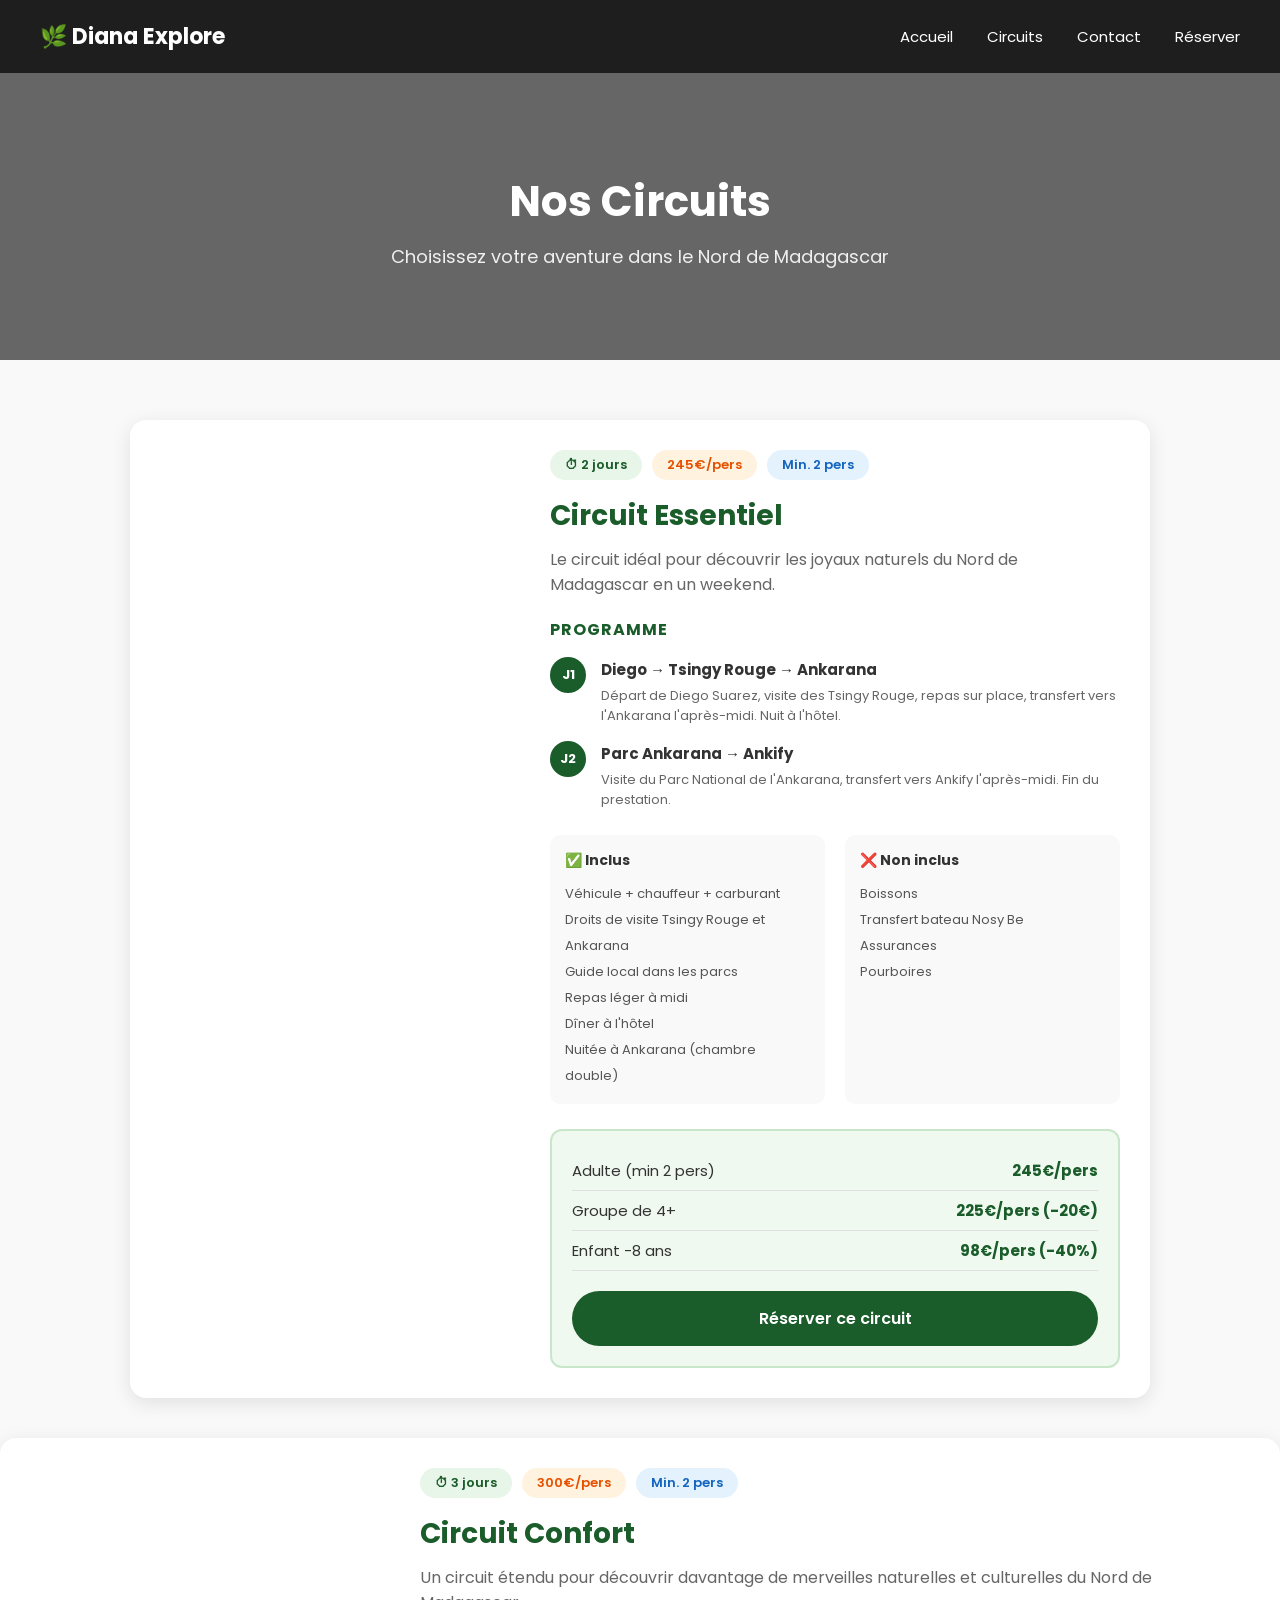
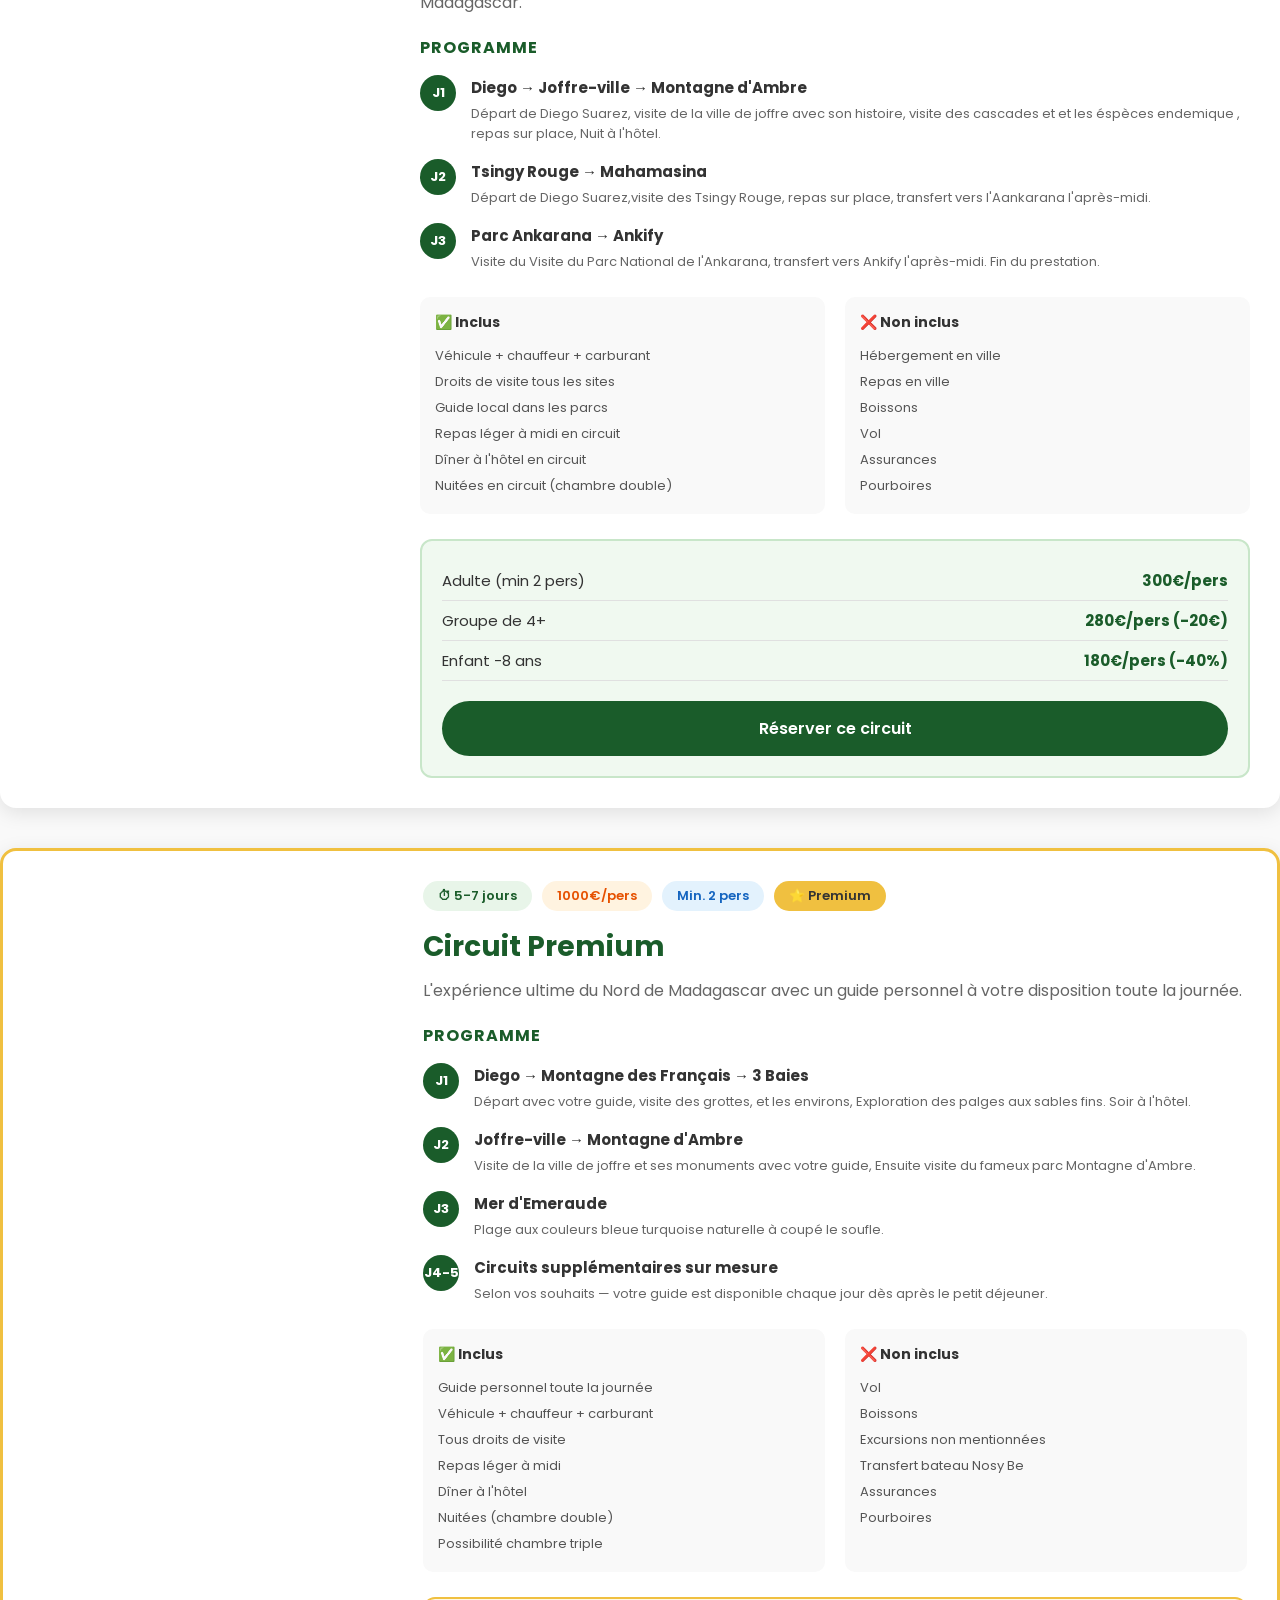
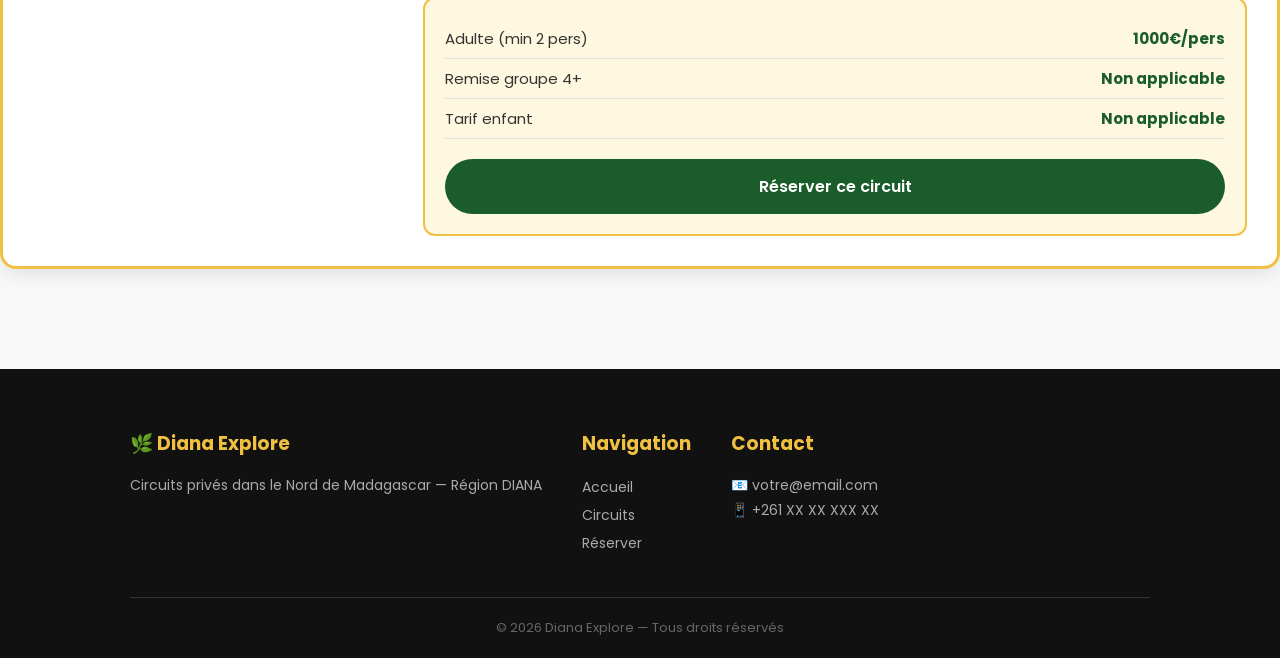
==== circuits.html @ 889b6a40 "Add files via upload" ====
<!DOCTYPE html>
<html lang="fr">
  <head>
    <meta charset="UTF-8">
    <meta name="viewport" content="width=device-width, initial-scale=1.0">
    <title>Circuits - Diana Explore</title>
    <link rel="stylesheet" href="style.css">
    <link rel="preconnect" href="https://fonts.googleapis.com">
    <link href="https://fonts.googleapis.com/css2?family=Poppins:wght@300;400;600;700&display=swap" rel="stylesheet">
  </head>
  <body>

    <nav>
      <a href="index.html" class="nav-logo">🌿 Diana Explore</a>
      <div class="nav-liens">
        <a href="index.html">Accueil</a>
        <a href="circuits.html">Circuits</a>
        <a href="contact-simple.html">Contact</a>
        <a href="contact.html">Réserver</a>
      </div>
    </nav>

    <div class="page-hero">
      <h1>Nos Circuits</h1>
      <p>Choisissez votre aventure dans le Nord de Madagascar</p>
    </div>

    <section class="circuits-detail">
      <div class="contenu">

        <div class="circuit-detail-carte" id="essentiel">
          <div class="circuit-detail-image" style="background-image: url('https://images.unsplash.com/photo-1518709268805-4e9042af9f23?w=800')"></div>
          <div class="circuit-detail-info">
            <div class="circuit-tags">
              <span class="tag-duree">⏱ 2 jours</span>
              <span class="tag-prix">245€/pers</span>
              <span class="tag-min">Min. 2 pers</span>
            </div>
    
    <h2>Circuit Essentiel</h2>
            <p>Le circuit idéal pour découvrir les joyaux naturels du Nord de Madagascar en un weekend.</p>

            <div class="programme">
              <h3>Programme</h3>
              <div class="jour">
                <div class="jour-numero">J1</div>
                <div class="jour-detail">
                  <strong>Diego → Tsingy Rouge → Ankarana</strong>
                  <p>Départ de Diego Suarez, visite des Tsingy Rouge, repas sur place, transfert vers l'Ankarana l'après-midi. Nuit à l'hôtel.</p>
                </div>
              </div>
              <div class="jour">
                <div class="jour-numero">J2</div>
                <div class="jour-detail">
                  <strong>Parc Ankarana → Ankify</strong>
                  <p>Visite du Parc National de l'Ankarana, transfert vers Ankify l'après-midi. Fin du prestation.</p>
                </div>
              </div>
            </div>

            <div class="inclus-grid">
              <div class="inclus">
                <h4>✅ Inclus</h4>
                <ul>
                  <li>Véhicule + chauffeur + carburant</li>
                  <li>Droits de visite Tsingy Rouge et Ankarana</li>
                  <li>Guide local dans les parcs</li>
                  <li>Repas léger à midi</li>
                  <li>Dîner à l'hôtel</li>
                  <li>Nuitée à Ankarana (chambre double)</li>
                </ul>
              </div>
              <div class="non-inclus">
                <h4>❌ Non inclus</h4>
                <ul>
                  <li>Boissons</li>
                  <li>Transfert bateau Nosy Be</li>
                  <li>Assurances</li>
                  <li>Pourboires</li>
                </ul>
              </div>
            </div>

            <div class="tarif-box">
              <div class="tarif-ligne">
                <span>Adulte (min 2 pers)</span>
                <strong>245€/pers</strong>
              </div>
              <div class="tarif-ligne">
                <span>Groupe de 4+</span>
                <strong>225€/pers (-20€)</strong>
              </div>
              <div class="tarif-ligne">
                <span>Enfant -8 ans</span>
                <strong>98€/pers (-40%)</strong>
              </div>
              <a href="contact.html" class="btn-reserver">Réserver ce circuit</a>
            </div>

          </div>
        </div>

      </div>

<div class="circuit-detail-carte" id="confort">
  <div class="circuit-detail-image" style="background-image: url('https://images.unsplash.com/photo-1547471080-7cc2caa01a7e?w=800')"></div>
  <div class="circuit-detail-info">
    <div class="circuit-tags">
      <span class="tag-duree">⏱ 3 jours</span>
      <span class="tag-prix">300€/pers</span>
      <span class="tag-min">Min. 2 pers</span>
    </div>
    <h2>Circuit Confort</h2>
    <p>Un circuit étendu pour découvrir davantage de merveilles naturelles et culturelles du Nord de Madagascar.</p>

    <div class="programme">
      <h3>Programme</h3>
      <div class="jour">
        <div class="jour-numero">J1</div>
        <div class="jour-detail">
          <strong>Diego → Joffre-ville → Montagne d'Ambre</strong>
          <p>Départ de Diego Suarez, visite de la ville de joffre avec son histoire, visite des cascades et et les éspèces endemique , repas sur place, Nuit à l'hôtel.</p>
        </div>
      </div>
      <div class="jour">
        <div class="jour-numero">J2</div>
        <div class="jour-detail">
          <strong>Tsingy Rouge → Mahamasina</strong>
          <p>Départ de Diego Suarez,visite des Tsingy Rouge, repas sur place, transfert vers l'Aankarana l'après-midi.</p>
        </div>
      </div>
      <div class="jour">
        <div class="jour-numero">J3</div>
        <div class="jour-detail">
          <strong>Parc Ankarana → Ankify</strong>
          <p>Visite du Visite du Parc National de l'Ankarana, transfert vers Ankify l'après-midi. Fin du prestation.</p>
        </div>
      </div>
    </div>

    <div class="inclus-grid">
      <div class="inclus">
        <h4>✅ Inclus</h4>
        <ul>
          <li>Véhicule + chauffeur + carburant</li>
          <li>Droits de visite tous les sites</li>
          <li>Guide local dans les parcs</li>
          <li>Repas léger à midi en circuit</li>
          <li>Dîner à l'hôtel en circuit</li>
          <li>Nuitées en circuit (chambre double)</li>
        </ul>
      </div>
      <div class="non-inclus">
        <h4>❌ Non inclus</h4>
        <ul>
          <li>Hébergement en ville</li>
          <li>Repas en ville</li>
          <li>Boissons</li>
          <li>Vol</li>
          <li>Assurances</li>
          <li>Pourboires</li>
        </ul>
      </div>
    </div>

    <div class="tarif-box">
      <div class="tarif-ligne">
        <span>Adulte (min 2 pers)</span>
        <strong>300€/pers</strong>
      </div>
      <div class="tarif-ligne">
        <span>Groupe de 4+</span>
        <strong>280€/pers (-20€)</strong>
      </div>
      <div class="tarif-ligne">
        <span>Enfant -8 ans</span>
        <strong>180€/pers (-40%)</strong>
      </div>
      <a href="contact.html" class="btn-reserver">Réserver ce circuit</a>
    </div>

  </div>
</div>

<div class="circuit-detail-carte premium" id="premium">
  <div class="circuit-detail-image" style="background-image: url('https://images.unsplash.com/photo-1516026672322-bc52d61a55d5?w=800')"></div>
  <div class="circuit-detail-info">
    <div class="circuit-tags">
      <span class="tag-duree">⏱ 5-7 jours</span>
      <span class="tag-prix">1000€/pers</span>
      <span class="tag-min">Min. 2 pers</span>
      <span class="tag-premium">⭐ Premium</span>
    </div>
    <h2>Circuit Premium</h2>
    <p>L'expérience ultime du Nord de Madagascar avec un guide personnel à votre disposition toute la journée.</p>

    <div class="programme">
      <h3>Programme</h3>
      <div class="jour">
        <div class="jour-numero">J1</div>
        <div class="jour-detail">
          <strong>Diego → Montagne des Français → 3 Baies</strong>
          <p>Départ avec votre guide, visite des grottes, et les environs, Exploration des palges aux sables fins. Soir à l'hôtel.</p>
        </div>
      </div>
      <div class="jour">
        <div class="jour-numero">J2</div>
        <div class="jour-detail">
          <strong>Joffre-ville → Montagne d'Ambre</strong>
          <p>Visite de la ville de joffre et ses monuments avec votre guide, Ensuite visite du fameux parc Montagne d'Ambre.</p>
        </div>
      </div>
      <div class="jour">
        <div class="jour-numero">J3</div>
        <div class="jour-detail">
          <strong>Mer d'Emeraude</strong>
          <p>Plage aux couleurs bleue turquoise naturelle à coupé le soufle.</p>
        </div>
      </div>
      <div class="jour">
        <div class="jour-numero">J4-5</div>
        <div class="jour-detail">
          <strong>Circuits supplémentaires sur mesure</strong>
          <p>Selon vos souhaits — votre guide est disponible chaque jour dès après le petit déjeuner.</p>
        </div>
      </div>
    </div>

    <div class="inclus-grid">
      <div class="inclus">
        <h4>✅ Inclus</h4>
        <ul>
          <li>Guide personnel toute la journée</li>
          <li>Véhicule + chauffeur + carburant</li>
          <li>Tous droits de visite</li>
          <li>Repas léger à midi</li>
          <li>Dîner à l'hôtel</li>
          <li>Nuitées (chambre double)</li>
          <li>Possibilité chambre triple</li>
        </ul>
      </div>
      <div class="non-inclus">
        <h4>❌ Non inclus</h4>
        <ul>
          <li>Vol</li>
          <li>Boissons</li>
          <li>Excursions non mentionnées</li>
          <li>Transfert bateau Nosy Be</li>
          <li>Assurances</li>
          <li>Pourboires</li>
        </ul>
      </div>
    </div>

    <div class="tarif-box premium-tarif">
      <div class="tarif-ligne">
        <span>Adulte (min 2 pers)</span>
        <strong>1000€/pers</strong>
      </div>
      <div class="tarif-ligne">
        <span>Remise groupe 4+</span>
        <strong>Non applicable</strong>
      </div>
      <div class="tarif-ligne">
        <span>Tarif enfant</span>
        <strong>Non applicable</strong>
      </div>
      <a href="contact.html" class="btn-reserver">Réserver ce circuit</a>
    </div>

  </div>
</div>
      
    </section>

    <footer>
      <div class="contenu">
        <div class="footer-grille">
          <div>
            <h3>🌿 Diana Explore</h3>
            <p>Circuits privés dans le Nord de Madagascar — Région DIANA</p>
          </div>
          <div>
            <h3>Navigation</h3>
            <ul>
              <li><a href="index.html">Accueil</a></li>
              <li><a href="circuits.html">Circuits</a></li>
              <li><a href="contact.html">Réserver</a></li>
            </ul>
          </div>
          <div>
            <h3>Contact</h3>
            <p>📧 votre@email.com</p>
            <p>📱 +261 XX XX XXX XX</p>
          </div>
        </div>
        <div class="footer-bas">
          <p>© 2026 Diana Explore — Tous droits réservés</p>
        </div>
      </div>
    </footer>

  </body>
</html>
---- style.css ----
@import url('https://fonts.googleapis.com/css2?family=Poppins:wght@300;400;600;700&display=swap');

* {
  margin: 0;
  padding: 0;
  box-sizing: border-box;
}

body {
  font-family: 'Poppins', sans-serif;
  color: #333333;
  background-color: #ffffff;
}

nav {
  display: flex;
  justify-content: space-between;
  align-items: center;
  padding: 20px 40px;
  background-color: rgba(0, 0, 0, 0.7);
  position: fixed;
  width: 100%;
  top: 0;
  z-index: 100;
}

.nav-logo {
  color: white;
  font-size: 22px;
  font-weight: 700;
}

.nav-liens a {
  color: white;
  text-decoration: none;
  margin-left: 30px;
  font-size: 15px;
}

.nav-liens a:hover {
  color: #f0c040;
}

.hero {
  height: 100vh;
  background: linear-gradient(rgba(0,0,0,0.5), rgba(0,0,0,0.5)),
              url('https://images.unsplash.com/photo-1547471080-7cc2caa01a7e?w=1600') center/cover;
  display: flex;
  flex-direction: column;
  align-items: center;
  justify-content: center;
  text-align: center;
  color: white;
  padding: 20px;
}

.hero h1 {
  font-size: 52px;
  font-weight: 700;
  margin-bottom: 20px;
  text-shadow: 2px 2px 8px rgba(0,0,0,0.5);
}

.hero p {
  font-size: 22px;
  margin-bottom: 40px;
  color: #f0f0f0;
}

.hero a {
  background-color: #f0c040;
  color: #333;
  padding: 15px 40px;
  border-radius: 30px;
  text-decoration: none;
  font-size: 16px;
  font-weight: 600;
}

.hero a:hover {
  background-color: #e0b030;
  transform: translateY(-2px);
  transition: all 0.3s ease;
}

.contenu {
  max-width: 1100px;
  margin: 0 auto;
  padding: 0 40px;
}

section {
  padding: 80px 0;
}

section h2 {
  text-align: center;
  font-size: 36px;
  color: #1a5c2a;
  margin-bottom: 10px;
}

.sous-titre {
  text-align: center;
  color: #666;
  margin-bottom: 50px;
}

.args-grille {
  display: flex;
  gap: 30px;
  margin-top: 50px;
}

.arg {
  flex: 1;
  text-align: center;
  padding: 30px;
  border-radius: 12px;
  background-color: #f9f9f9;
}

.arg-icone {
  font-size: 40px;
  margin-bottom: 15px;
}

.arg h3 {
  color: #1a5c2a;
  margin-bottom: 10px;
}

.circuits-grille {
  display: flex;
  gap: 25px;
  margin-top: 40px;
}

.circuit-carte {
  flex: 1;
  border-radius: 12px;
  overflow: hidden;
  box-shadow: 0 5px 20px rgba(0,0,0,0.1);
  position: relative;
  transition: transform 0.3s ease, box-shadow 0.3s ease;
}

.circuit-carte:hover {
  transform: translateY(-8px);
  box-shadow: 0 15px 30px rgba(0,0,0,0.2);
}

.circuit-image {
  height: 200px;
  background-size: cover;
  background-position: center;
}

.circuit-info {
  padding: 20px;
}

.circuit-duree {
  background-color: #e8f5e9;
  color: #1a5c2a;
  padding: 4px 12px;
  border-radius: 20px;
  font-size: 13px;
  font-weight: 600;
}

.circuit-info h3 {
  color: #1a5c2a;
  font-size: 22px;
  margin: 10px 0;
}

.circuit-info p {
  color: #666;
  font-size: 14px;
  line-height: 1.6;
  margin-bottom: 15px;
}

.circuit-prix {
  font-size: 15px;
  color: #333;
  margin-bottom: 15px;
}

.circuit-prix strong {
  font-size: 22px;
  color: #1a5c2a;
}

.circuit-info a {
  display: inline-block;
  background-color: #1a5c2a;
  color: white;
  padding: 10px 25px;
  border-radius: 25px;
  text-decoration: none;
  font-size: 14px;
}

.circuit-info a:hover {
  background-color: #f0c040;
  color: #333;
}

.circuit-carte.populaire {
  border: 3px solid #f0c040;
}

.circuit-badge {
  position: absolute;
  top: 15px;
  right: 15px;
  background-color: #f0c040;
  color: #333;
  padding: 5px 15px;
  border-radius: 20px;
  font-size: 13px;
  font-weight: 600;
}

.chiffres {
  background-color: #1a5c2a;
  color: white;
}

.chiffres-grille {
  display: flex;
  gap: 20px;
  justify-content: space-around;
  text-align: center;
}

.chiffre strong {
  display: block;
  font-size: 48px;
  font-weight: 700;
  color: #f0c040;
}

.chiffre span {
  font-size: 16px;
  color: #c8e6c9;
}

footer {
  background-color: #111;
  color: white;
  padding: 60px 0 20px;
}

.footer-grille {
  display: flex;
  gap: 40px;
  margin-bottom: 40px;
}

.footer-grille h3 {
  color: #f0c040;
  margin-bottom: 15px;
}

.footer-grille p {
  color: #aaa;
  font-size: 14px;
  line-height: 1.8;
}

.footer-grille ul {
  list-style: none;
  padding: 0;
}

.footer-grille ul li::before {
  content: "";
}

.footer-grille ul li a {
  color: #aaa;
  text-decoration: none;
  font-size: 14px;
  line-height: 2;
}

.footer-grille ul li a:hover {
  color: #f0c040;
}

.footer-bas {
  border-top: 1px solid #333;
  padding-top: 20px;
  text-align: center;
  color: #666;
  font-size: 13px;
}

.page-hero {
  height: 40vh;
  background: linear-gradient(rgba(0,0,0,0.6), rgba(0,0,0,0.6)),
              url('https://images.unsplash.com/photo-1547471080-7cc2caa01a7e?w=1600') center/cover;
  display: flex;
  flex-direction: column;
  align-items: center;
  justify-content: center;
  text-align: center;
  color: white;
  padding-top: 80px;
}

.page-hero h1 {
  font-size: 42px;
  font-weight: 700;
}

.page-hero p {
  font-size: 18px;
  color: #f0f0f0;
  margin-top: 10px;
}

.circuits-detail {
  padding: 60px 0;
  background-color: #f9f9f9;
}

.circuit-detail-carte {
  display: flex;
  gap: 40px;
  background-color: white;
  border-radius: 16px;
  overflow: hidden;
  box-shadow: 0 5px 20px rgba(0,0,0,0.1);
  margin-bottom: 40px;
}

.circuit-detail-image {
  width: 350px;
  flex-shrink: 0;
  background-size: cover;
  background-position: center;
  min-height: 500px;
}

.circuit-detail-info {
  padding: 30px;
  flex: 1;
}

.circuit-tags {
  display: flex;
  gap: 10px;
  margin-bottom: 15px;
  flex-wrap: wrap;
}

.tag-duree, .tag-prix, .tag-min {
  padding: 5px 15px;
  border-radius: 20px;
  font-size: 13px;
  font-weight: 600;
}

.tag-duree {
  background-color: #e8f5e9;
  color: #1a5c2a;
}

.tag-prix {
  background-color: #fff3e0;
  color: #e65100;
}

.tag-min {
  background-color: #e3f2fd;
  color: #1565c0;
}

.circuit-detail-info h2 {
  color: #1a5c2a;
  font-size: 28px;
  margin-bottom: 10px;
  text-align: left;
}

.circuit-detail-info > p {
  color: #666;
  margin-bottom: 20px;
}

.programme {
  margin-bottom: 25px;
}

.programme h3 {
  color: #1a5c2a;
  margin-bottom: 15px;
  font-size: 16px;
  text-transform: uppercase;
  letter-spacing: 1px;
}

.jour {
  display: flex;
  gap: 15px;
  margin-bottom: 15px;
  align-items: flex-start;
}

.jour-numero {
  background-color: #1a5c2a;
  color: white;
  width: 36px;
  height: 36px;
  border-radius: 50%;
  display: flex;
  align-items: center;
  justify-content: center;
  font-size: 13px;
  font-weight: 700;
  flex-shrink: 0;
}

.jour-detail strong {
  color: #333;
  font-size: 15px;
}

.jour-detail p {
  color: #666;
  font-size: 13px;
  margin-top: 4px;
}

.inclus-grid {
  display: flex;
  gap: 20px;
  margin-bottom: 25px;
}

.inclus, .non-inclus {
  flex: 1;
  background-color: #f9f9f9;
  padding: 15px;
  border-radius: 10px;
}

.inclus h4, .non-inclus h4 {
  margin-bottom: 10px;
  font-size: 14px;
}

.inclus ul, .non-inclus ul {
  list-style: none;
  padding: 0;
}

.inclus ul li::before,
.non-inclus ul li::before {
  content: "";
}

.inclus ul li, .non-inclus ul li {
  font-size: 13px;
  color: #555;
  line-height: 2;
}

.tarif-box {
  background-color: #f0f9f0;
  border-radius: 12px;
  padding: 20px;
  border: 2px solid #c8e6c9;
}

.tarif-ligne {
  display: flex;
  justify-content: space-between;
  padding: 8px 0;
  border-bottom: 1px solid #e0e0e0;
  font-size: 15px;
}

.tarif-ligne strong {
  color: #1a5c2a;
}

.btn-reserver {
  display: block;
  text-align: center;
  background-color: #1a5c2a;
  color: white;
  padding: 15px;
  border-radius: 30px;
  text-decoration: none;
  font-size: 16px;
  font-weight: 600;
  margin-top: 20px;
}

.btn-reserver:hover {
  background-color: #f0c040;
  color: #333;
}

.circuit-detail-carte.premium {
  border: 3px solid #f0c040;
}

.tag-premium {
  background-color: #f0c040;
  color: #333;
  padding: 5px 15px;
  border-radius: 20px;
  font-size: 13px;
  font-weight: 600;
}

.premium-tarif {
  background-color: #fff8e1;
  border-color: #f0c040;
}

.reservation {
  padding: 60px 0;
  background-color: #f9f9f9;
}

.contenu-form {
  max-width: 1100px;
  margin: 0 auto;
  padding: 0 40px;
  display: flex;
  gap: 40px;
}

.form-card {
  flex: 2;
  background-color: white;
  padding: 40px;
  border-radius: 16px;
  box-shadow: 0 5px 20px rgba(0,0,0,0.1);
}

.form-info {
  flex: 1;
  background-color: white;
  padding: 30px;
  border-radius: 16px;
  box-shadow: 0 5px 20px rgba(0,0,0,0.1);
  height: fit-content;
}

.form-info h3 {
  color: #1a5c2a;
  margin-bottom: 15px;
  margin-top: 25px;
  font-size: 16px;
}

.form-info h3:first-child {
  margin-top: 0;
}

.form-info ul {
  list-style: none;
  padding: 0;
}

.form-info ul li {
  font-size: 14px;
  color: #555;
  line-height: 2;
}

.form-info ul li::before {
  content: "";
}

.tarif-table {
  width: 100%;
  border-collapse: collapse;
  font-size: 14px;
}

.tarif-table td {
  padding: 8px;
  border-bottom: 1px solid #eee;
  color: #555;
}

.tarif-table td strong {
  color: #1a5c2a;
}

.contact-direct p {
  color: #555;
  font-size: 14px;
  line-height: 2;
}

.champ {
  margin-bottom: 20px;
}

.champs-ligne {
  display: flex;
  gap: 20px;
}

.champs-ligne .champ {
  flex: 1;
}

label {
  display: block;
  font-weight: 600;
  color: #1a5c2a;
  margin-bottom: 6px;
  font-size: 14px;
}

input, textarea, select {
  width: 100%;
  padding: 12px;
  border: 2px solid #e0e0e0;
  border-radius: 8px;
  font-size: 15px;
  font-family: 'Poppins', sans-serif;
  box-sizing: border-box;
}

input:focus, textarea:focus, select:focus {
  border-color: #1a5c2a;
  outline: none;
}

button {
  width: 100%;
  background-color: #1a5c2a;
  color: white;
  padding: 15px;
  border: none;
  border-radius: 30px;
  font-size: 16px;
  font-weight: 600;
  cursor: pointer;
  font-family: 'Poppins', sans-serif;
}

button:hover {
  background-color: #f0c040;
  color: #333;
}

.obligatoire {
  color: red;
}

a.nav-logo {
  text-decoration: none;
  color: white;
}

@media (max-width: 768px) {

  nav {
    padding: 15px 20px;
  }

  .nav-liens a {
    font-size: 12px;
    margin-left: 10px;
  }

  .hero h1 {
    font-size: 30px;
  }

  .hero p {
    font-size: 16px;
  }

  .args-grille {
    flex-direction: column;
  }

  .circuits-grille {
    flex-direction: column;
  }

  .chiffres-grille {
    flex-direction: column;
    gap: 30px;
  }

  .footer-grille {
    flex-direction: column;
  }

  .circuit-detail-carte {
    flex-direction: column;
  }

  .circuit-detail-image {
    width: 100%;
    min-height: 250px;
  }

  .inclus-grid {
    flex-direction: column;
  }

  .contenu-form {
    flex-direction: column;
    padding: 0 20px;
  }

  .champs-ligne {
    flex-direction: column;
  }

  .page-hero h1 {
    font-size: 28px;
  }

  .tel-groupe {
    flex-direction: column;
  }

}
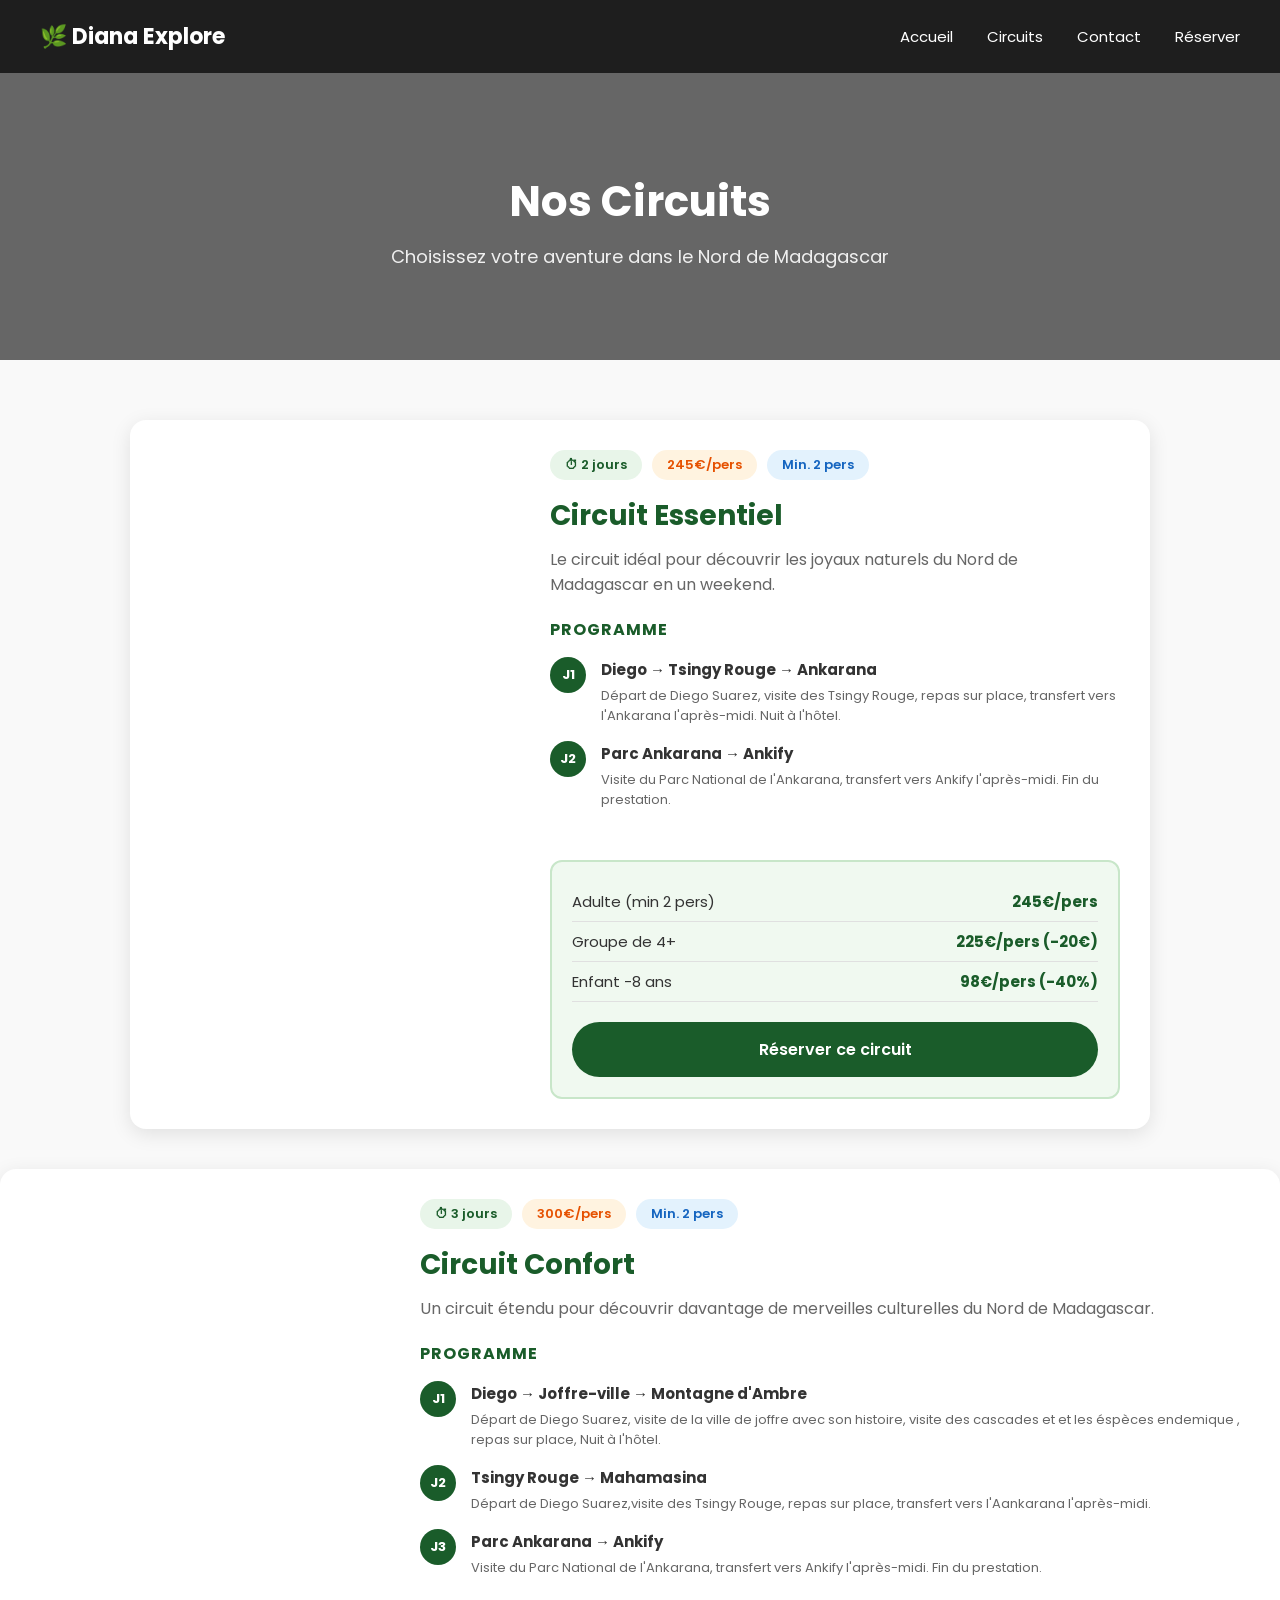
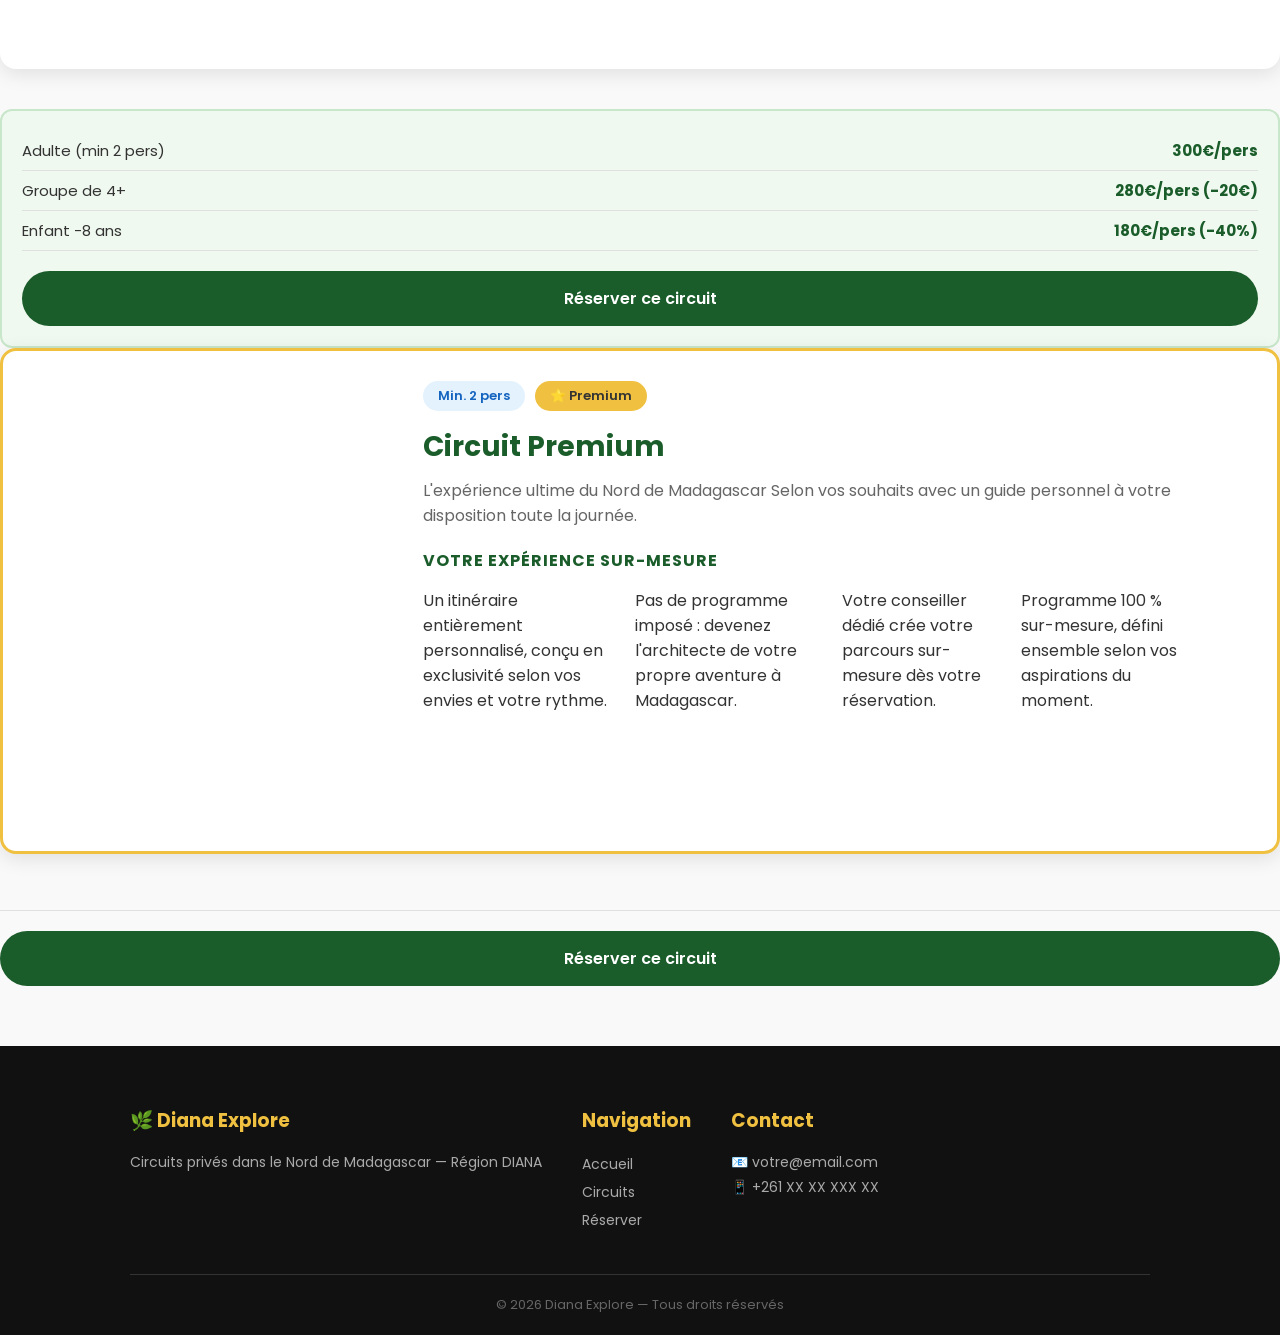
==== commit 21a36d4a: "Add files via upload" ====
--- a/circuits.html
+++ b/circuits.html
@@ -58,27 +58,7 @@
               </div>
             </div>
 
-            <div class="inclus-grid">
-              <div class="inclus">
-                <h4>✅ Inclus</h4>
-                <ul>
-                  <li>Véhicule + chauffeur + carburant</li>
-                  <li>Droits de visite Tsingy Rouge et Ankarana</li>
-                  <li>Guide local dans les parcs</li>
-                  <li>Repas léger à midi</li>
-                  <li>Dîner à l'hôtel</li>
-                  <li>Nuitée à Ankarana (chambre double)</li>
-                </ul>
-              </div>
-              <div class="non-inclus">
-                <h4>❌ Non inclus</h4>
-                <ul>
-                  <li>Boissons</li>
-                  <li>Transfert bateau Nosy Be</li>
-                  <li>Assurances</li>
-                  <li>Pourboires</li>
-                </ul>
-              </div>
+            <div class="inclus-grid">              
             </div>
 
             <div class="tarif-box">
@@ -111,7 +91,7 @@
       <span class="tag-min">Min. 2 pers</span>
     </div>
     <h2>Circuit Confort</h2>
-    <p>Un circuit étendu pour découvrir davantage de merveilles naturelles et culturelles du Nord de Madagascar.</p>
+    <p>Un circuit étendu pour découvrir davantage de merveilles culturelles du Nord de Madagascar.</p>
 
     <div class="programme">
       <h3>Programme</h3>
@@ -133,32 +113,14 @@
         <div class="jour-numero">J3</div>
         <div class="jour-detail">
           <strong>Parc Ankarana → Ankify</strong>
-          <p>Visite du Visite du Parc National de l'Ankarana, transfert vers Ankify l'après-midi. Fin du prestation.</p>
+          <p>Visite du Parc National de l'Ankarana, transfert vers Ankify l'après-midi. Fin du prestation.</p>
         </div>
       </div>
     </div>
 
     <div class="inclus-grid">
-      <div class="inclus">
-        <h4>✅ Inclus</h4>
-        <ul>
-          <li>Véhicule + chauffeur + carburant</li>
-          <li>Droits de visite tous les sites</li>
-          <li>Guide local dans les parcs</li>
-          <li>Repas léger à midi en circuit</li>
-          <li>Dîner à l'hôtel en circuit</li>
-          <li>Nuitées en circuit (chambre double)</li>
-        </ul>
-      </div>
-      <div class="non-inclus">
-        <h4>❌ Non inclus</h4>
-        <ul>
-          <li>Hébergement en ville</li>
-          <li>Repas en ville</li>
-          <li>Boissons</li>
-          <li>Vol</li>
-          <li>Assurances</li>
-          <li>Pourboires</li>
+      
+      </div>
         </ul>
       </div>
     </div>
@@ -186,84 +148,40 @@
   <div class="circuit-detail-image" style="background-image: url('https://images.unsplash.com/photo-1516026672322-bc52d61a55d5?w=800')"></div>
   <div class="circuit-detail-info">
     <div class="circuit-tags">
-      <span class="tag-duree">⏱ 5-7 jours</span>
-      <span class="tag-prix">1000€/pers</span>
       <span class="tag-min">Min. 2 pers</span>
       <span class="tag-premium">⭐ Premium</span>
     </div>
     <h2>Circuit Premium</h2>
-    <p>L'expérience ultime du Nord de Madagascar avec un guide personnel à votre disposition toute la journée.</p>
+    <p>L'expérience ultime du Nord de Madagascar Selon vos souhaits avec un guide personnel à votre disposition toute la journée.</p>
 
     <div class="programme">
-      <h3>Programme</h3>
-      <div class="jour">
-        <div class="jour-numero">J1</div>
-        <div class="jour-detail">
-          <strong>Diego → Montagne des Français → 3 Baies</strong>
-          <p>Départ avec votre guide, visite des grottes, et les environs, Exploration des palges aux sables fins. Soir à l'hôtel.</p>
-        </div>
-      </div>
-      <div class="jour">
-        <div class="jour-numero">J2</div>
-        <div class="jour-detail">
-          <strong>Joffre-ville → Montagne d'Ambre</strong>
-          <p>Visite de la ville de joffre et ses monuments avec votre guide, Ensuite visite du fameux parc Montagne d'Ambre.</p>
-        </div>
-      </div>
-      <div class="jour">
-        <div class="jour-numero">J3</div>
-        <div class="jour-detail">
-          <strong>Mer d'Emeraude</strong>
-          <p>Plage aux couleurs bleue turquoise naturelle à coupé le soufle.</p>
-        </div>
-      </div>
-      <div class="jour">
-        <div class="jour-numero">J4-5</div>
-        <div class="jour-detail">
-          <strong>Circuits supplémentaires sur mesure</strong>
-          <p>Selon vos souhaits — votre guide est disponible chaque jour dès après le petit déjeuner.</p>
-        </div>
+      <h3>VOTRE EXPÉRIENCE SUR-MESURE</h3>
+     
+      <div class="jour">
+          <p>Un itinéraire entièrement personnalisé, conçu en exclusivité selon vos envies et votre rythme.</p>
+        <p>Pas de programme imposé : devenez l'architecte de votre propre aventure à Madagascar.</p>
+        <p>Votre conseiller dédié crée votre parcours sur-mesure dès votre réservation.</p>
+        <p>Programme 100 % sur-mesure, défini ensemble selon vos aspirations du moment.</p>
+          <div class="jour-detail">
+          
       </div>
     </div>
 
     <div class="inclus-grid">
-      <div class="inclus">
-        <h4>✅ Inclus</h4>
-        <ul>
-          <li>Guide personnel toute la journée</li>
-          <li>Véhicule + chauffeur + carburant</li>
-          <li>Tous droits de visite</li>
-          <li>Repas léger à midi</li>
-          <li>Dîner à l'hôtel</li>
-          <li>Nuitées (chambre double)</li>
-          <li>Possibilité chambre triple</li>
+    
         </ul>
       </div>
-      <div class="non-inclus">
-        <h4>❌ Non inclus</h4>
-        <ul>
-          <li>Vol</li>
-          <li>Boissons</li>
-          <li>Excursions non mentionnées</li>
-          <li>Transfert bateau Nosy Be</li>
-          <li>Assurances</li>
-          <li>Pourboires</li>
+   
+  
         </ul>
       </div>
     </div>
 
-    <div class="tarif-box premium-tarif">
-      <div class="tarif-ligne">
-        <span>Adulte (min 2 pers)</span>
-        <strong>1000€/pers</strong>
-      </div>
-      <div class="tarif-ligne">
-        <span>Remise groupe 4+</span>
-        <strong>Non applicable</strong>
-      </div>
-      <div class="tarif-ligne">
-        <span>Tarif enfant</span>
-        <strong>Non applicable</strong>
+   
+      <div class="tarif-ligne">
+      </div>
+      </div>
+      <div class="tarif-ligne">
       </div>
       <a href="contact.html" class="btn-reserver">Réserver ce circuit</a>
     </div>
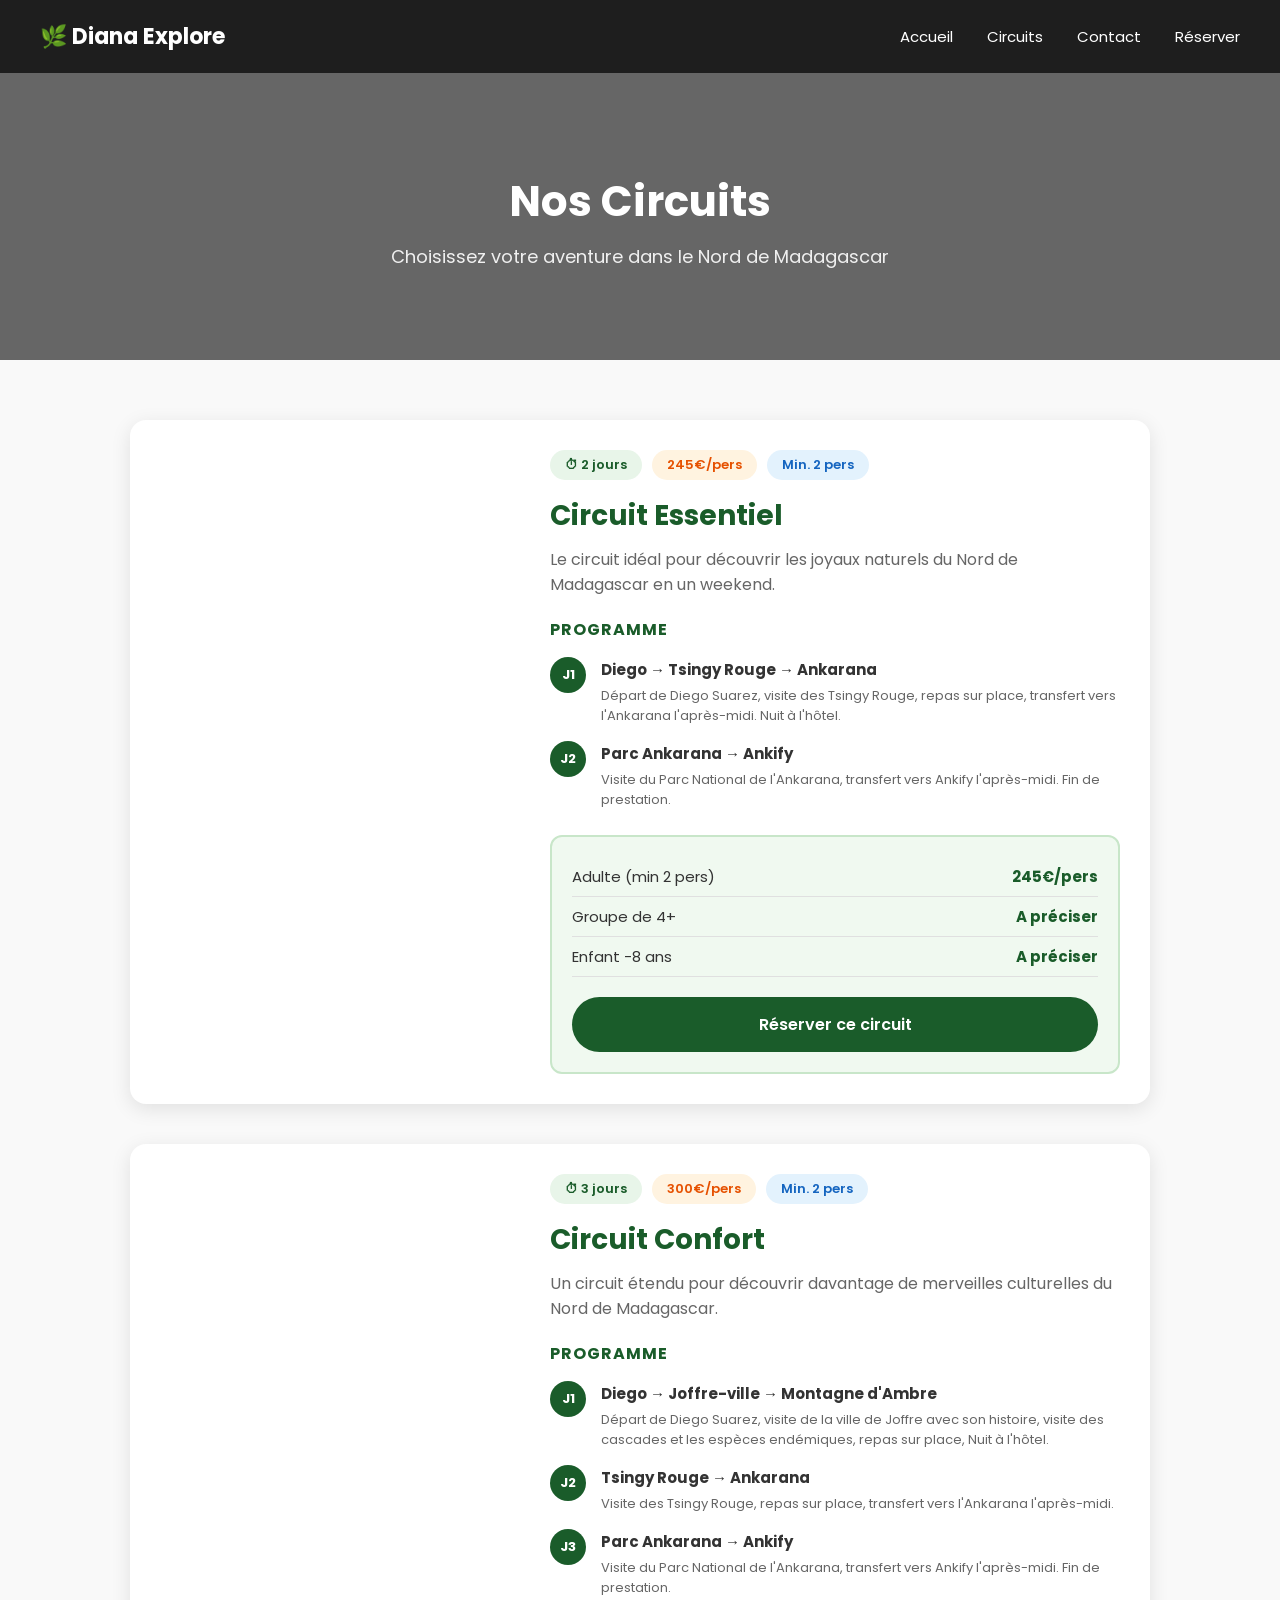
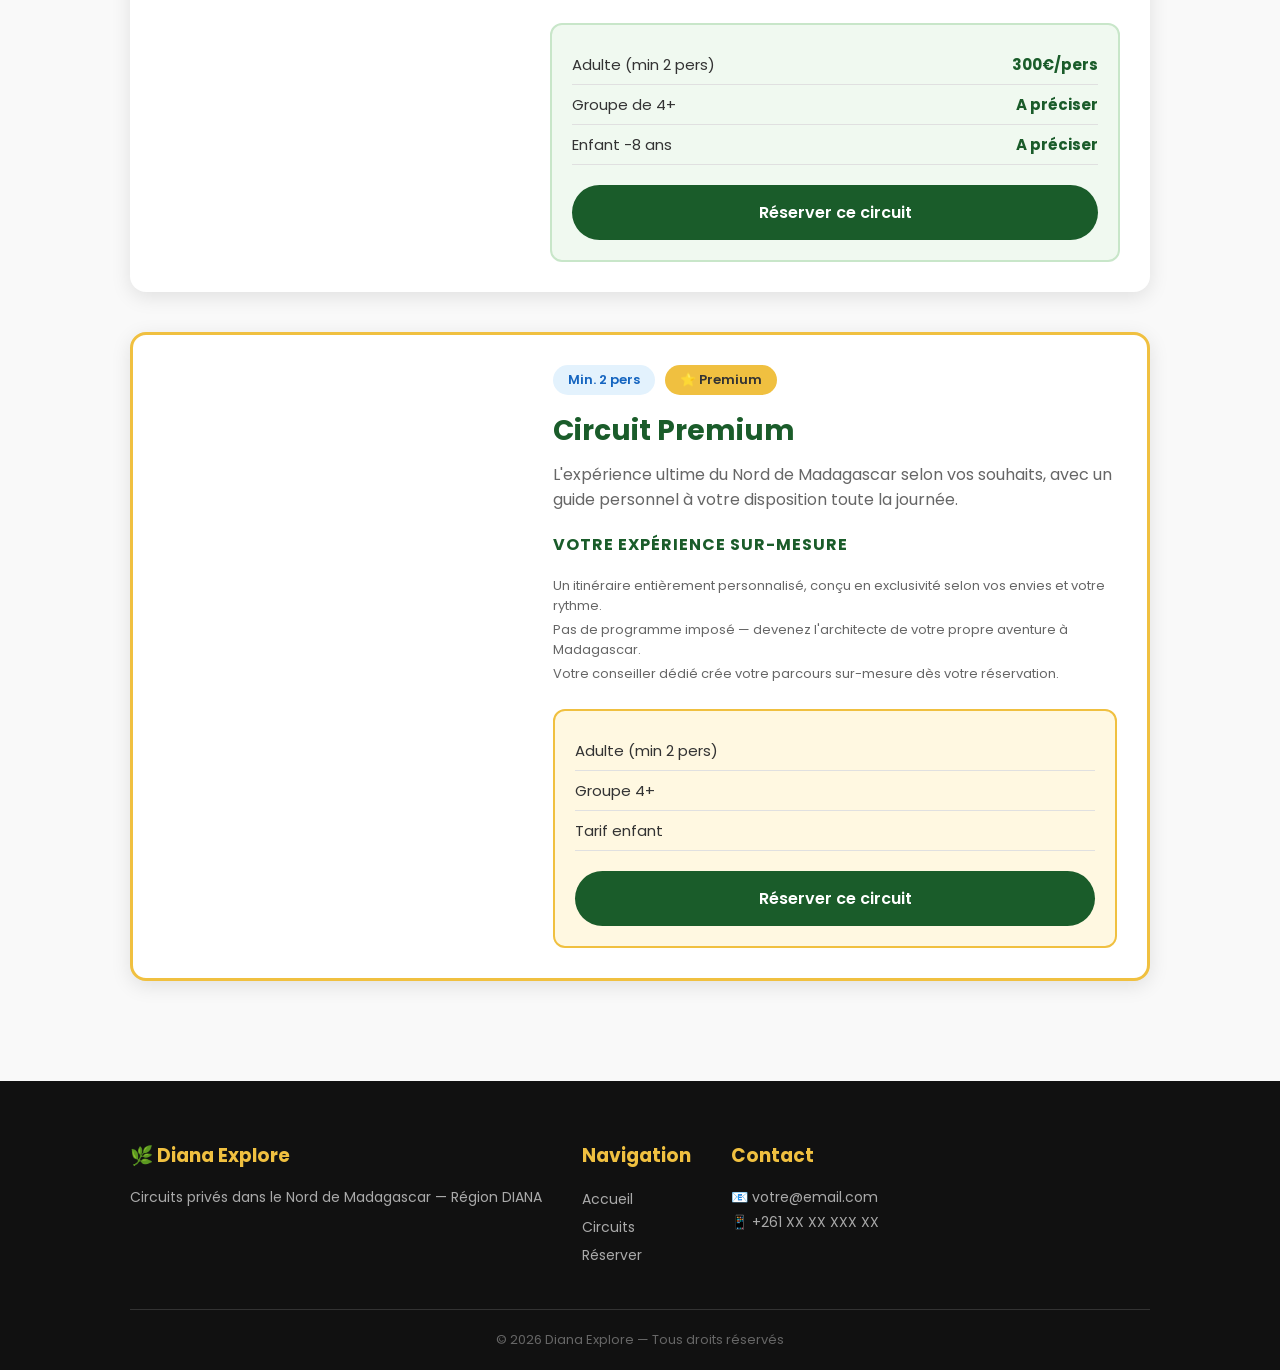
==== commit d504387c: "Add files via upload" ====
--- a/circuits.html
+++ b/circuits.html
@@ -26,171 +26,144 @@
     </div>
 
     <section class="circuits-detail">
-      <div class="contenu">
+  <div class="contenu">
 
-        <div class="circuit-detail-carte" id="essentiel">
-          <div class="circuit-detail-image" style="background-image: url('https://images.unsplash.com/photo-1518709268805-4e9042af9f23?w=800')"></div>
-          <div class="circuit-detail-info">
-            <div class="circuit-tags">
-              <span class="tag-duree">⏱ 2 jours</span>
-              <span class="tag-prix">245€/pers</span>
-              <span class="tag-min">Min. 2 pers</span>
+    <div class="circuit-detail-carte" id="essentiel">
+      <div class="circuit-detail-image" style="background-image: url('https://images.unsplash.com/photo-1518709268805-4e9042af9f23?w=800')"></div>
+      <div class="circuit-detail-info">
+        <div class="circuit-tags">
+          <span class="tag-duree">⏱ 2 jours</span>
+          <span class="tag-prix">245€/pers</span>
+          <span class="tag-min">Min. 2 pers</span>
+        </div>
+        <h2>Circuit Essentiel</h2>
+        <p>Le circuit idéal pour découvrir les joyaux naturels du Nord de Madagascar en un weekend.</p>
+        <div class="programme">
+          <h3>Programme</h3>
+          <div class="jour">
+            <div class="jour-numero">J1</div>
+            <div class="jour-detail">
+              <strong>Diego → Tsingy Rouge → Ankarana</strong>
+              <p>Départ de Diego Suarez, visite des Tsingy Rouge, repas sur place, transfert vers l'Ankarana l'après-midi. Nuit à l'hôtel.</p>
             </div>
-    
-    <h2>Circuit Essentiel</h2>
-            <p>Le circuit idéal pour découvrir les joyaux naturels du Nord de Madagascar en un weekend.</p>
-
-            <div class="programme">
-              <h3>Programme</h3>
-              <div class="jour">
-                <div class="jour-numero">J1</div>
-                <div class="jour-detail">
-                  <strong>Diego → Tsingy Rouge → Ankarana</strong>
-                  <p>Départ de Diego Suarez, visite des Tsingy Rouge, repas sur place, transfert vers l'Ankarana l'après-midi. Nuit à l'hôtel.</p>
-                </div>
-              </div>
-              <div class="jour">
-                <div class="jour-numero">J2</div>
-                <div class="jour-detail">
-                  <strong>Parc Ankarana → Ankify</strong>
-                  <p>Visite du Parc National de l'Ankarana, transfert vers Ankify l'après-midi. Fin du prestation.</p>
-                </div>
-              </div>
+          </div>
+          <div class="jour">
+            <div class="jour-numero">J2</div>
+            <div class="jour-detail">
+              <strong>Parc Ankarana → Ankify</strong>
+              <p>Visite du Parc National de l'Ankarana, transfert vers Ankify l'après-midi. Fin de prestation.</p>
             </div>
-
-            <div class="inclus-grid">              
-            </div>
-
-            <div class="tarif-box">
-              <div class="tarif-ligne">
-                <span>Adulte (min 2 pers)</span>
-                <strong>245€/pers</strong>
-              </div>
-              <div class="tarif-ligne">
-                <span>Groupe de 4+</span>
-                <strong>225€/pers (-20€)</strong>
-              </div>
-              <div class="tarif-ligne">
-                <span>Enfant -8 ans</span>
-                <strong>98€/pers (-40%)</strong>
-              </div>
-              <a href="contact.html" class="btn-reserver">Réserver ce circuit</a>
-            </div>
-
           </div>
         </div>
-
-      </div>
-
-<div class="circuit-detail-carte" id="confort">
-  <div class="circuit-detail-image" style="background-image: url('https://images.unsplash.com/photo-1547471080-7cc2caa01a7e?w=800')"></div>
-  <div class="circuit-detail-info">
-    <div class="circuit-tags">
-      <span class="tag-duree">⏱ 3 jours</span>
-      <span class="tag-prix">300€/pers</span>
-      <span class="tag-min">Min. 2 pers</span>
-    </div>
-    <h2>Circuit Confort</h2>
-    <p>Un circuit étendu pour découvrir davantage de merveilles culturelles du Nord de Madagascar.</p>
-
-    <div class="programme">
-      <h3>Programme</h3>
-      <div class="jour">
-        <div class="jour-numero">J1</div>
-        <div class="jour-detail">
-          <strong>Diego → Joffre-ville → Montagne d'Ambre</strong>
-          <p>Départ de Diego Suarez, visite de la ville de joffre avec son histoire, visite des cascades et et les éspèces endemique , repas sur place, Nuit à l'hôtel.</p>
-        </div>
-      </div>
-      <div class="jour">
-        <div class="jour-numero">J2</div>
-        <div class="jour-detail">
-          <strong>Tsingy Rouge → Mahamasina</strong>
-          <p>Départ de Diego Suarez,visite des Tsingy Rouge, repas sur place, transfert vers l'Aankarana l'après-midi.</p>
-        </div>
-      </div>
-      <div class="jour">
-        <div class="jour-numero">J3</div>
-        <div class="jour-detail">
-          <strong>Parc Ankarana → Ankify</strong>
-          <p>Visite du Parc National de l'Ankarana, transfert vers Ankify l'après-midi. Fin du prestation.</p>
+        <div class="tarif-box">
+          <div class="tarif-ligne">
+            <span>Adulte (min 2 pers)</span>
+            <strong>245€/pers</strong>
+          </div>
+          <div class="tarif-ligne">
+            <span>Groupe de 4+</span>
+            <strong> A préciser</strong>
+          </div>
+          <div class="tarif-ligne">
+            <span>Enfant -8 ans</span>
+            <strong> A préciser</strong>
+          </div>
+          <a href="contact.html" class="btn-reserver">Réserver ce circuit</a>
         </div>
       </div>
     </div>
 
-    <div class="inclus-grid">
-      
-      </div>
-        </ul>
+    <div class="circuit-detail-carte" id="confort">
+      <div class="circuit-detail-image" style="background-image: url('https://images.unsplash.com/photo-1547471080-7cc2caa01a7e?w=800')"></div>
+      <div class="circuit-detail-info">
+        <div class="circuit-tags">
+          <span class="tag-duree">⏱ 3 jours</span>
+          <span class="tag-prix">300€/pers</span>
+          <span class="tag-min">Min. 2 pers</span>
+        </div>
+        <h2>Circuit Confort</h2>
+        <p>Un circuit étendu pour découvrir davantage de merveilles culturelles du Nord de Madagascar.</p>
+        <div class="programme">
+          <h3>Programme</h3>
+          <div class="jour">
+            <div class="jour-numero">J1</div>
+            <div class="jour-detail">
+              <strong>Diego → Joffre-ville → Montagne d'Ambre</strong>
+              <p>Départ de Diego Suarez, visite de la ville de Joffre avec son histoire, visite des cascades et les espèces endémiques, repas sur place, Nuit à l'hôtel.</p>
+            </div>
+          </div>
+          <div class="jour">
+            <div class="jour-numero">J2</div>
+            <div class="jour-detail">
+              <strong>Tsingy Rouge → Ankarana</strong>
+              <p>Visite des Tsingy Rouge, repas sur place, transfert vers l'Ankarana l'après-midi.</p>
+            </div>
+          </div>
+          <div class="jour">
+            <div class="jour-numero">J3</div>
+            <div class="jour-detail">
+              <strong>Parc Ankarana → Ankify</strong>
+              <p>Visite du Parc National de l'Ankarana, transfert vers Ankify l'après-midi. Fin de prestation.</p>
+            </div>
+          </div>
+        </div>
+        <div class="tarif-box">
+          <div class="tarif-ligne">
+            <span>Adulte (min 2 pers)</span>
+            <strong>300€/pers</strong>
+          </div>
+          <div class="tarif-ligne">
+            <span>Groupe de 4+</span>
+            <strong>A préciser</strong>
+          </div>
+          <div class="tarif-ligne">
+            <span>Enfant -8 ans</span>
+            <strong>A préciser</strong>
+          </div>
+          <a href="contact.html" class="btn-reserver">Réserver ce circuit</a>
+        </div>
       </div>
     </div>
 
-    <div class="tarif-box">
-      <div class="tarif-ligne">
-        <span>Adulte (min 2 pers)</span>
-        <strong>300€/pers</strong>
+    <div class="circuit-detail-carte premium" id="premium">
+      <div class="circuit-detail-image" style="background-image: url('https://images.unsplash.com/photo-1516026672322-bc52d61a55d5?w=800')"></div>
+      <div class="circuit-detail-info">
+        <div class="circuit-tags">
+          <span class="tag-min">Min. 2 pers</span>
+          <span class="tag-premium">⭐ Premium</span>
+        </div>
+        <h2>Circuit Premium</h2>
+        <p>L'expérience ultime du Nord de Madagascar selon vos souhaits, avec un guide personnel à votre disposition toute la journée.</p>
+        <div class="programme">
+          <h3>Votre expérience sur-mesure</h3>
+          <div class="jour">
+            <div class="jour-detail">
+              <p>Un itinéraire entièrement personnalisé, conçu en exclusivité selon vos envies et votre rythme.</p>
+              <p>Pas de programme imposé — devenez l'architecte de votre propre aventure à Madagascar.</p>
+              <p>Votre conseiller dédié crée votre parcours sur-mesure dès votre réservation.</p>
+            </div>
+          </div>
+        </div>
+        <div class="tarif-box premium-tarif">
+          <div class="tarif-ligne">
+            <span>Adulte (min 2 pers)</span>
+            <strong></strong>
+          </div>
+          <div class="tarif-ligne">
+            <span>Groupe 4+</span>
+            <strong></strong>
+          </div>
+          <div class="tarif-ligne">
+            <span>Tarif enfant</span>
+            <strong></strong>
+          </div>
+          <a href="contact.html" class="btn-reserver">Réserver ce circuit</a>
+        </div>
       </div>
-      <div class="tarif-ligne">
-        <span>Groupe de 4+</span>
-        <strong>280€/pers (-20€)</strong>
-      </div>
-      <div class="tarif-ligne">
-        <span>Enfant -8 ans</span>
-        <strong>180€/pers (-40%)</strong>
-      </div>
-      <a href="contact.html" class="btn-reserver">Réserver ce circuit</a>
     </div>
 
   </div>
-</div>
-
-<div class="circuit-detail-carte premium" id="premium">
-  <div class="circuit-detail-image" style="background-image: url('https://images.unsplash.com/photo-1516026672322-bc52d61a55d5?w=800')"></div>
-  <div class="circuit-detail-info">
-    <div class="circuit-tags">
-      <span class="tag-min">Min. 2 pers</span>
-      <span class="tag-premium">⭐ Premium</span>
-    </div>
-    <h2>Circuit Premium</h2>
-    <p>L'expérience ultime du Nord de Madagascar Selon vos souhaits avec un guide personnel à votre disposition toute la journée.</p>
-
-    <div class="programme">
-      <h3>VOTRE EXPÉRIENCE SUR-MESURE</h3>
-     
-      <div class="jour">
-          <p>Un itinéraire entièrement personnalisé, conçu en exclusivité selon vos envies et votre rythme.</p>
-        <p>Pas de programme imposé : devenez l'architecte de votre propre aventure à Madagascar.</p>
-        <p>Votre conseiller dédié crée votre parcours sur-mesure dès votre réservation.</p>
-        <p>Programme 100 % sur-mesure, défini ensemble selon vos aspirations du moment.</p>
-          <div class="jour-detail">
-          
-      </div>
-    </div>
-
-    <div class="inclus-grid">
-    
-        </ul>
-      </div>
-   
-  
-        </ul>
-      </div>
-    </div>
-
-   
-      <div class="tarif-ligne">
-      </div>
-      </div>
-      <div class="tarif-ligne">
-      </div>
-      <a href="contact.html" class="btn-reserver">Réserver ce circuit</a>
-    </div>
-
-  </div>
-</div>
-      
-    </section>
-
+</section>
     <footer>
       <div class="contenu">
         <div class="footer-grille">
--- a/style.css
+++ b/style.css
@@ -732,4 +732,12 @@
     flex-direction: column;
   }
 
+}
+
+.circuit-detail-carte #premium .jour {
+  display: block;
+}
+
+.circuit-detail-carte #premium .jour p {
+  margin-bottom: 10px;
 }
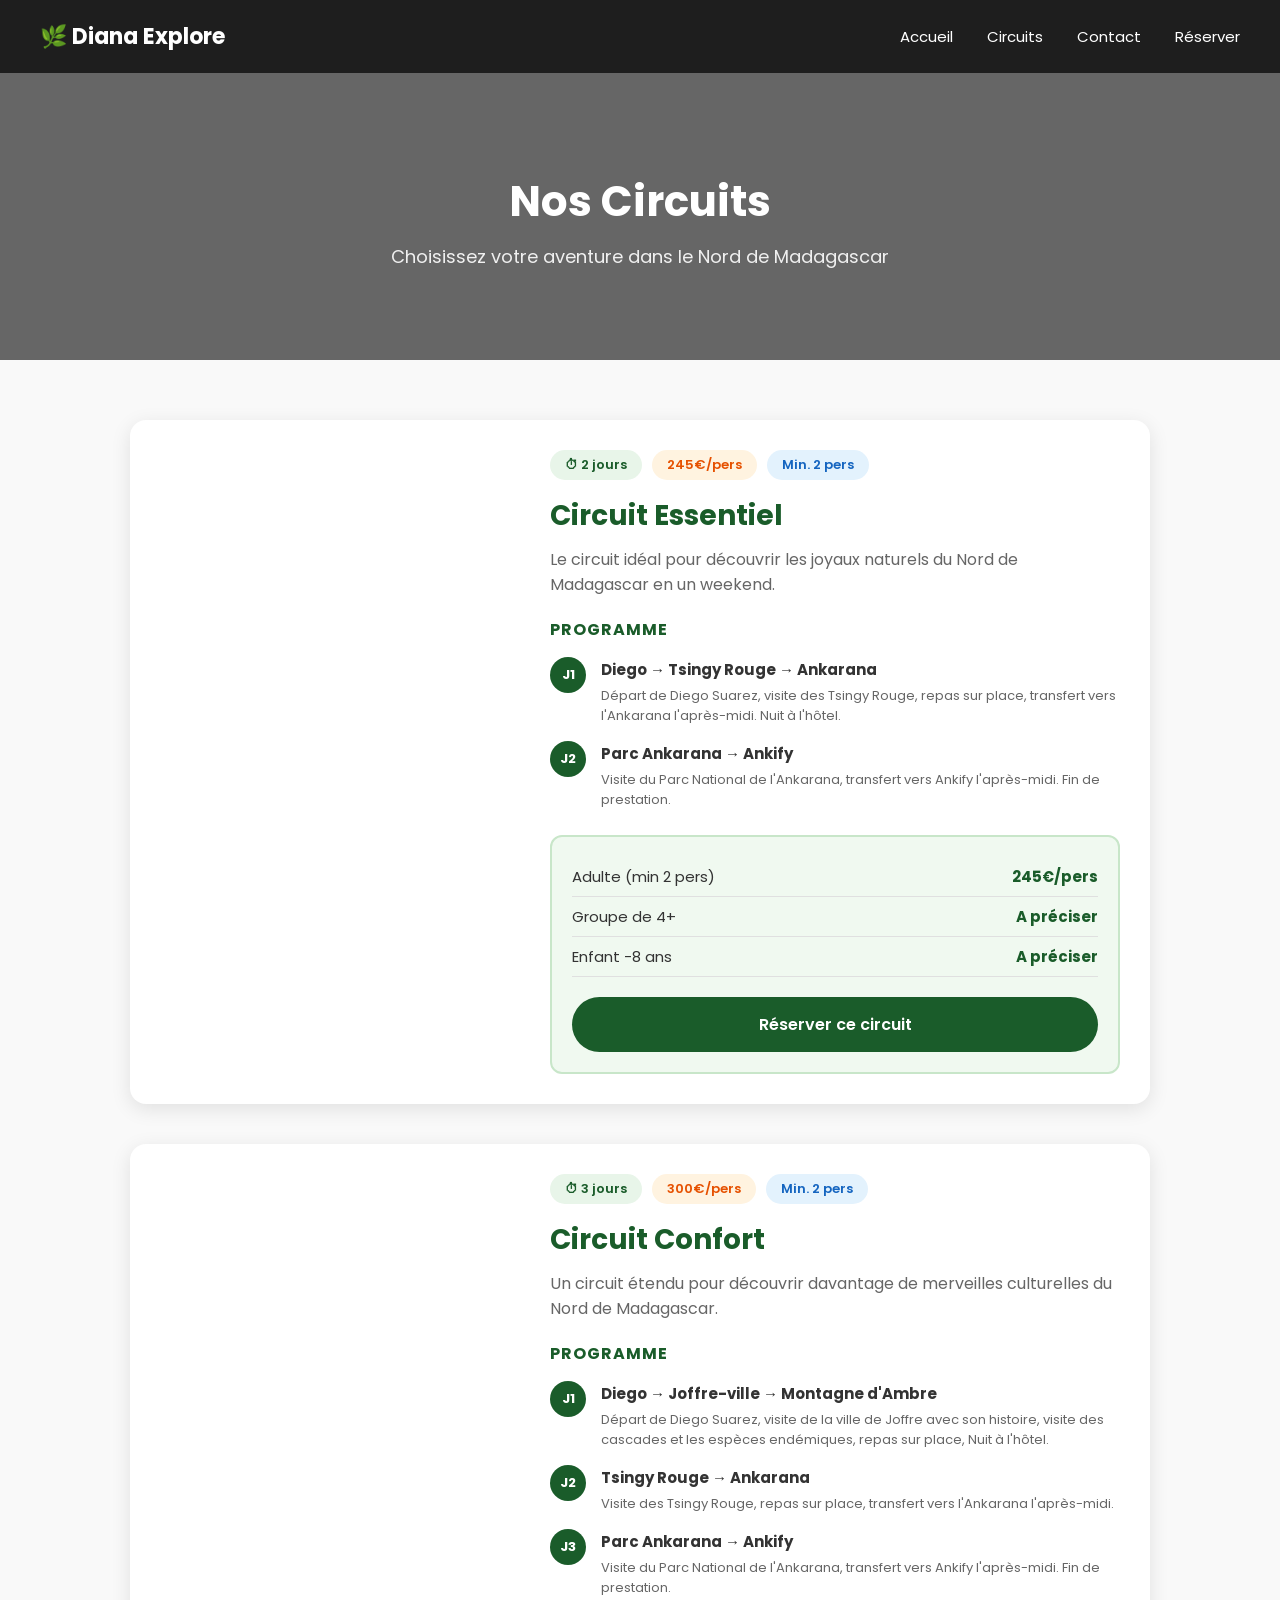
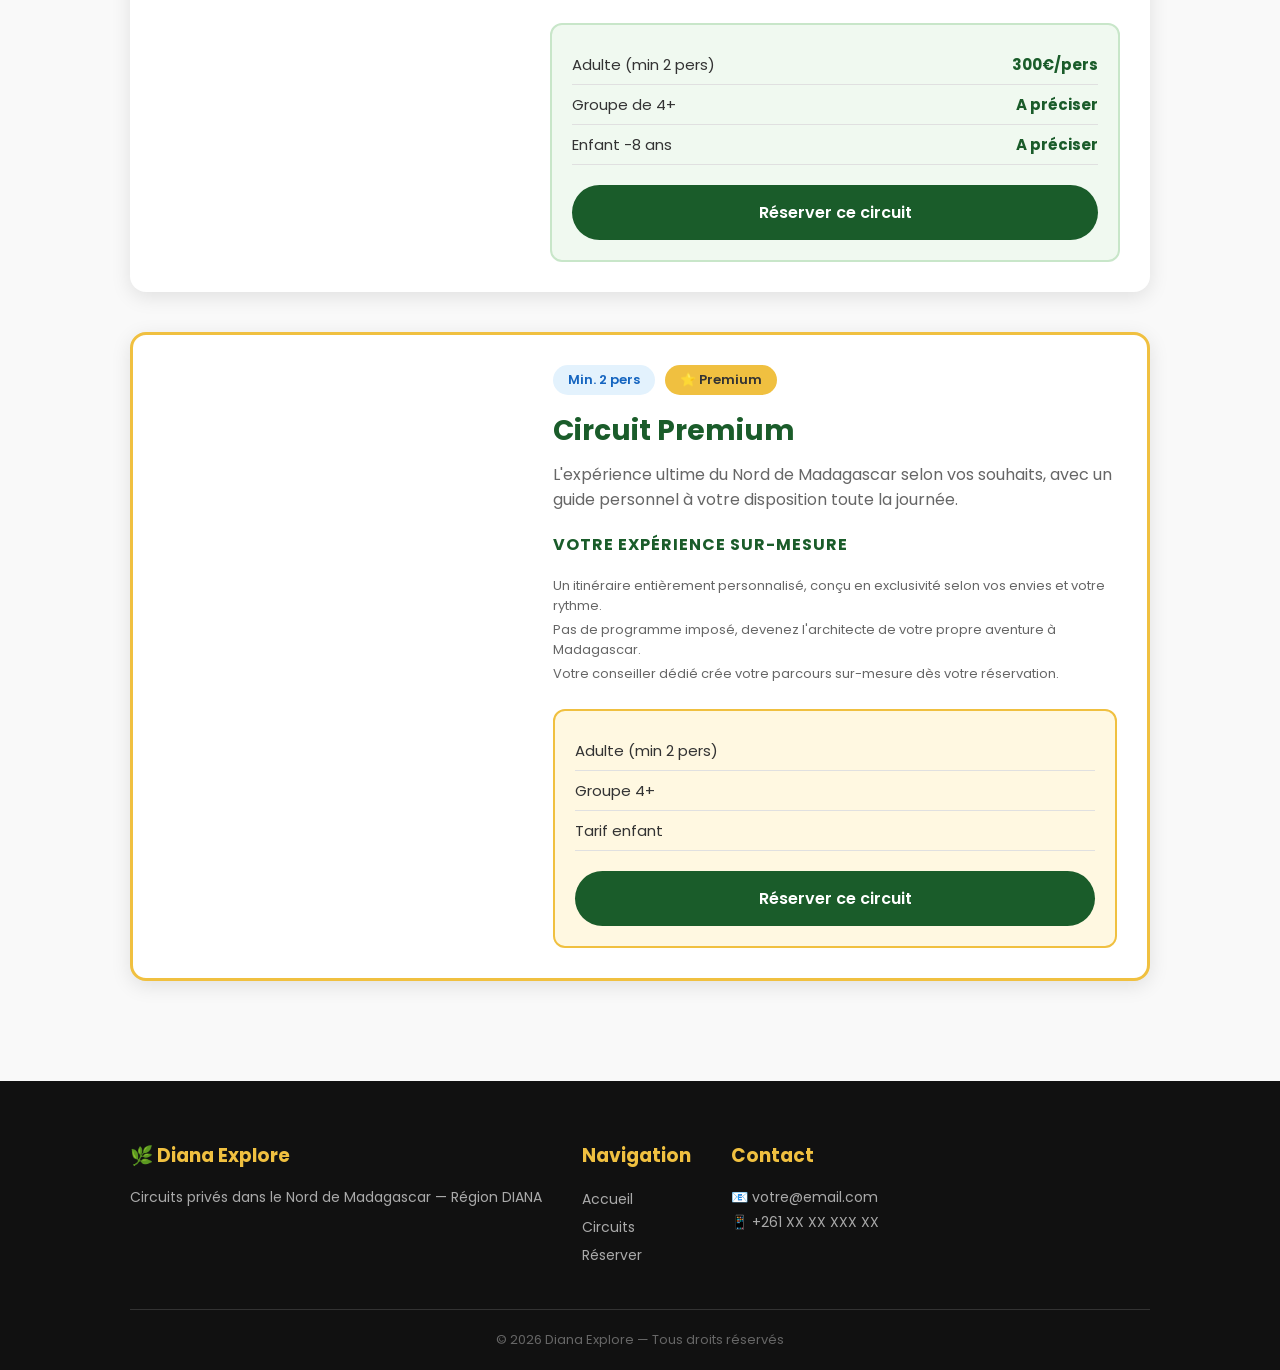
==== commit 427549b2: "Add files via upload" ====
--- a/circuits.html
+++ b/circuits.html
@@ -139,7 +139,7 @@
           <div class="jour">
             <div class="jour-detail">
               <p>Un itinéraire entièrement personnalisé, conçu en exclusivité selon vos envies et votre rythme.</p>
-              <p>Pas de programme imposé — devenez l'architecte de votre propre aventure à Madagascar.</p>
+              <p>Pas de programme imposé, devenez l'architecte de votre propre aventure à Madagascar.</p>
               <p>Votre conseiller dédié crée votre parcours sur-mesure dès votre réservation.</p>
             </div>
           </div>
